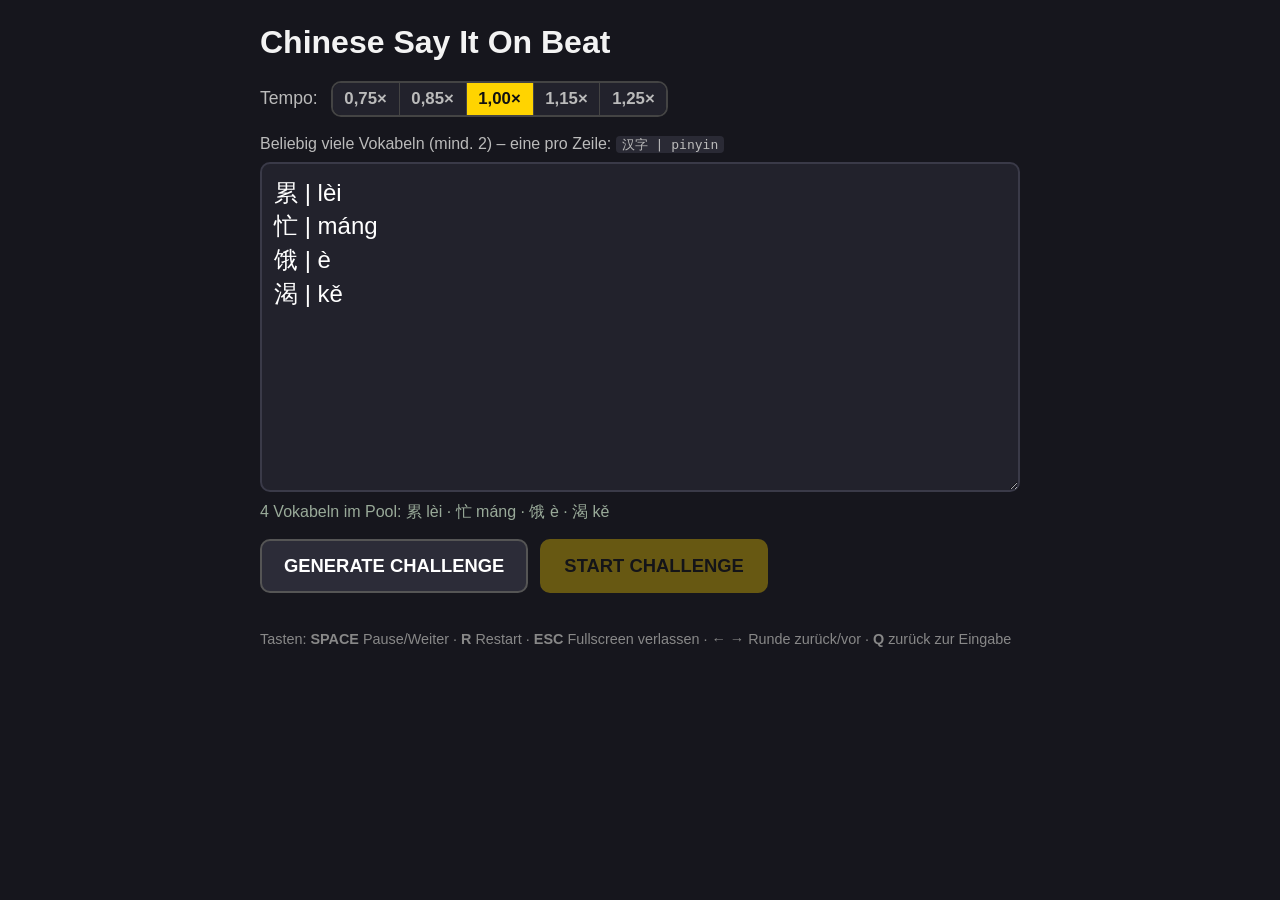
==== index.html @ 96bdfa07 "Add files via upload" ====
<!DOCTYPE html>
<html lang="de">
<head>
<meta charset="UTF-8">
<meta name="viewport" content="width=device-width, initial-scale=1">
<title>Chinese Say It On Beat</title>
<link rel="stylesheet" href="style.css">
</head>
<body>

<!-- ================= TEACHER SCREEN ================= -->
<section id="setup" class="screen active">
  <div class="setup-box">
    <h1>Chinese Say It On Beat</h1>

    <div class="tempo-row">Tempo: <span class="tempo"></span></div>

    <label for="vocab">Beliebig viele Vokabeln (mind. 2) – eine pro Zeile: <code>汉字 | pinyin</code></label>
    <textarea id="vocab" rows="9" spellcheck="false" placeholder="累 | lèi&#10;忙 | máng&#10;饿 | è&#10;渴 | kě"></textarea>
    <div id="vocabInfo" class="info"></div>

    <div class="buttons">
      <button id="btnGenerate" class="btn">GENERATE CHALLENGE</button>
      <button id="btnStart" class="btn primary" disabled>START CHALLENGE</button>
    </div>

    <div id="timingWarn" class="warn hidden"></div>
    <div id="preview" class="preview"></div>

    <p class="help">
      Tasten: <b>SPACE</b> Pause/Weiter · <b>R</b> Restart · <b>ESC</b> Fullscreen verlassen ·
      <b>← →</b> Runde zurück/vor · <b>Q</b> zurück zur Eingabe
    </p>
  </div>
</section>

<!-- ================= CHALLENGE SCREEN ================= -->
<section id="challenge" class="screen">
  <div class="topbar">
    <span id="roundLabel"></span>
    <span id="phaseLabel"></span>
    <span class="right"><span class="tempo"></span><span id="prepDots" class="dots"></span></span>
  </div>
  <div id="grid" class="grid"></div>
  <div id="pauseOverlay" class="overlay hidden">
    <div>⏸ PAUSE<br><small>SPACE = weiter · R = Restart · Q = Eingabe</small></div>
  </div>
  <div id="endOverlay" class="overlay hidden">
    <div>🎉 加油！Geschafft!<br><small>R = nochmal · Q = zurück zur Eingabe</small></div>
  </div>
  <div id="calib" class="calib hidden"></div>
</section>

<audio id="audio" preload="auto"></audio>

<script src="timing.js"></script>
<script src="app.js"></script>
</body>
</html>
---- style.css ----
* { box-sizing: border-box; }
html, body { margin: 0; height: 100%; }
body {
  background: #16161d;
  color: #f3f3f3;
  font-family: "Segoe UI", "Microsoft YaHei", "PingFang SC", "Noto Sans SC", sans-serif;
}
.hidden { display: none !important; }
.screen { display: none; height: 100vh; }
.screen.active { display: flex; }

/* ---------- Teacher screen ---------- */
#setup { justify-content: center; align-items: flex-start; overflow-y: auto; padding: 24px 16px; }
.setup-box { width: 100%; max-width: 760px; }
h1 { margin: 0 0 20px; font-size: 2rem; }
label { display: block; margin-bottom: 8px; color: #bbb; }
code { background: #2a2a35; padding: 1px 6px; border-radius: 4px; }
textarea {
  width: 100%; font-size: 1.5rem; line-height: 1.4; padding: 12px;
  background: #22222c; color: #fff; border: 2px solid #3a3a48; border-radius: 10px;
  font-family: inherit; resize: vertical;
}
.info { margin: 6px 0 16px; color: #9a9; min-height: 1.2em; }
.info.bad { color: #f77; }
.buttons { display: flex; gap: 12px; flex-wrap: wrap; }
.btn {
  font-size: 1.15rem; font-weight: 700; padding: 14px 22px; border-radius: 10px;
  border: 2px solid #555; background: #2c2c38; color: #fff; cursor: pointer;
}
.btn:hover:not(:disabled) { border-color: #ffd400; }
.btn.primary { background: #ffd400; color: #111; border-color: #ffd400; }
.btn:disabled { opacity: .35; cursor: default; }
.warn { margin-top: 16px; padding: 10px 14px; border-radius: 8px; background: #4a3a10; color: #ffe38a; }
.preview { margin-top: 18px; display: grid; grid-template-columns: repeat(auto-fill, minmax(170px, 1fr)); gap: 8px; }
.preview .pr { background: #22222c; border-radius: 8px; padding: 6px 8px; font-size: .85rem; }
.preview .pr b { color: #ffd400; }
.preview .pr .row { font-size: 1rem; letter-spacing: 1px; word-break: break-all; }
.help { color: #888; margin-top: 20px; font-size: .9rem; }

/* ---------- Challenge screen ---------- */
#challenge { flex-direction: column; position: relative; background: #111118; }
.topbar {
  height: 9vh; display: flex; align-items: center; justify-content: space-between;
  padding: 0 3vw; font-size: 3.4vh; font-weight: 700; color: #aaa;
}
#phaseLabel { color: #fff; }
#phaseLabel.speak { color: #ffd400; }
.topbar .right { display: flex; align-items: center; gap: 2vw; }
.tempo { display: inline-flex; border: 2px solid #444; border-radius: 10px; overflow: hidden; vertical-align: middle; }
.tempo button {
  background: #22222c; color: #bbb; border: 0; border-right: 1px solid #444;
  font: inherit; font-weight: 700; padding: .35em .7em; cursor: pointer;
}
.tempo button:last-child { border-right: 0; }
.tempo button:hover { color: #fff; }
.tempo button.on { background: #ffd400; color: #111; }
.topbar .tempo { font-size: 2.4vh; }
.tempo-row { margin-bottom: 18px; font-size: 1.1rem; color: #bbb; }
.tempo-row .tempo { font-size: 1.05rem; margin-left: 8px; }
.dots { display: flex; gap: 1vh; min-width: 20vh; justify-content: flex-end; }
.dots i { width: 1.8vh; height: 1.8vh; border-radius: 50%; background: #333; display: block; }
.dots i.on { background: #888; }

.grid {
  flex: 1; display: grid;
  grid-template-columns: repeat(4, 1fr); grid-template-rows: repeat(2, 1fr);
  gap: 2.2vh; padding: 0 2.2vh 2.2vh;
}
.cell {
  position: relative; background: #f5f2ea; color: #1a1a1a; border-radius: 2.5vh;
  display: flex; flex-direction: column; align-items: center; justify-content: center;
  border: 1vh solid transparent; transition: transform .06s, background .06s;
  overflow: hidden;
}
.cell .num {
  position: absolute; top: 1vh; left: 1.6vh; font-size: 4.2vh; font-weight: 800; color: #888;
}
.cell .hz { font-size: 19vh; line-height: 1.05; font-weight: 700; white-space: nowrap; }
.cell .py { font-size: 5.5vh; margin-top: 1vh; color: #444; white-space: nowrap; }
.cell.active {
  background: #ffd400; border-color: #fff; transform: scale(1.05);
  box-shadow: 0 0 5vh rgba(255, 212, 0, .75); z-index: 2;
}
.cell.active .num, .cell.active .py { color: #111; }
.grid.fresh .cell { animation: pop .35s ease-out; }
@keyframes pop { from { transform: scale(.85); opacity: .3; } to { transform: scale(1); opacity: 1; } }

.overlay {
  position: absolute; inset: 0; display: flex; align-items: center; justify-content: center;
  background: rgba(0, 0, 0, .6); font-size: 9vh; font-weight: 800; text-align: center; z-index: 5;
}
.overlay small { font-size: 3vh; font-weight: 400; color: #ccc; }

.calib {
  position: absolute; left: 1vh; bottom: 1vh; z-index: 6; background: rgba(0,0,0,.85);
  color: #0f0; font: 14px/1.45 Consolas, monospace; padding: 10px 14px; border-radius: 8px;
  white-space: pre; max-width: 95vw;
}
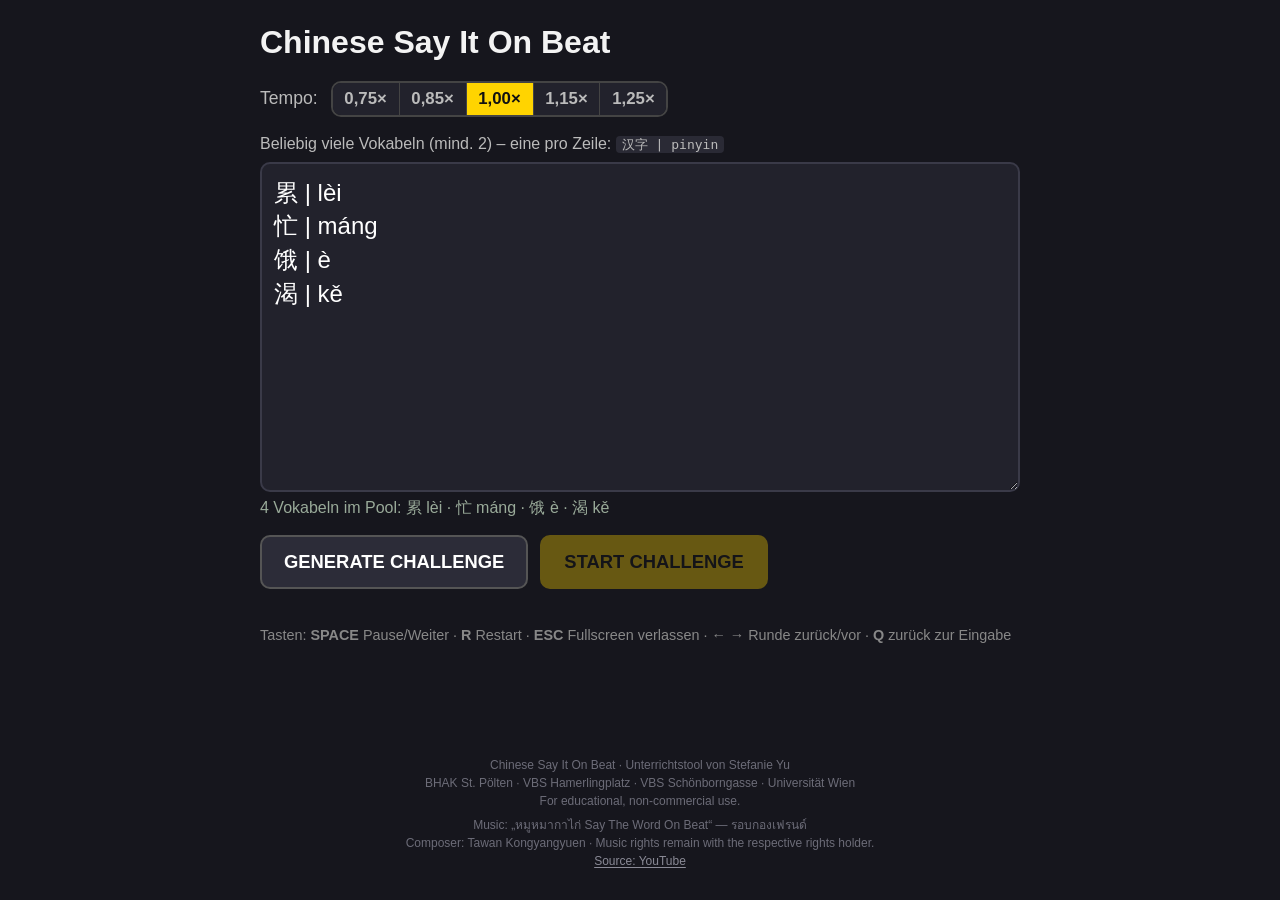
==== commit 64882a32: "Add files via upload" ====
--- a/index.html
+++ b/index.html
@@ -31,6 +31,15 @@
       Tasten: <b>SPACE</b> Pause/Weiter · <b>R</b> Restart · <b>ESC</b> Fullscreen verlassen ·
       <b>← →</b> Runde zurück/vor · <b>Q</b> zurück zur Eingabe
     </p>
+
+    <footer class="site-footer">
+      <p>Chinese Say It On Beat · Unterrichtstool von Stefanie Yu<br>
+      BHAK St. Pölten · VBS Hamerlingplatz · VBS Schönborngasse · Universität Wien<br>
+      For educational, non-commercial use.</p>
+      <p>Music: „หมูหมากาไก่ Say The Word On Beat“ — รอบกองเฟรนด์<br>
+      Composer: Tawan Kongyangyuen · Music rights remain with the respective rights holder.<br>
+      <a href="https://www.youtube.com/watch?v=0lHtcVS1dGQ" target="_blank" rel="noopener">Source: YouTube</a></p>
+    </footer>
   </div>
 </section>
 
--- a/style.css
+++ b/style.css
@@ -36,6 +36,16 @@
 .preview .pr b { color: #ffd400; }
 .preview .pr .row { font-size: 1rem; letter-spacing: 1px; word-break: break-all; }
 .help { color: #888; margin-top: 20px; font-size: .9rem; }
+
+/* dezenter Footer – nur auf der Eingabeseite, nicht im Spielfeld */
+.setup-box { display: flex; flex-direction: column; min-height: 100%; min-width: 0; }
+.site-footer {
+  margin-top: auto; padding-top: 28px; text-align: center;
+  font-size: .75rem; line-height: 1.5; color: #6c6c78;
+}
+.site-footer p { margin: 0 0 6px; }
+.site-footer a { color: #8a8a96; text-decoration: underline; text-underline-offset: 2px; }
+.site-footer a:hover { color: #bbb; }
 
 /* ---------- Challenge screen ---------- */
 #challenge { flex-direction: column; position: relative; background: #111118; }
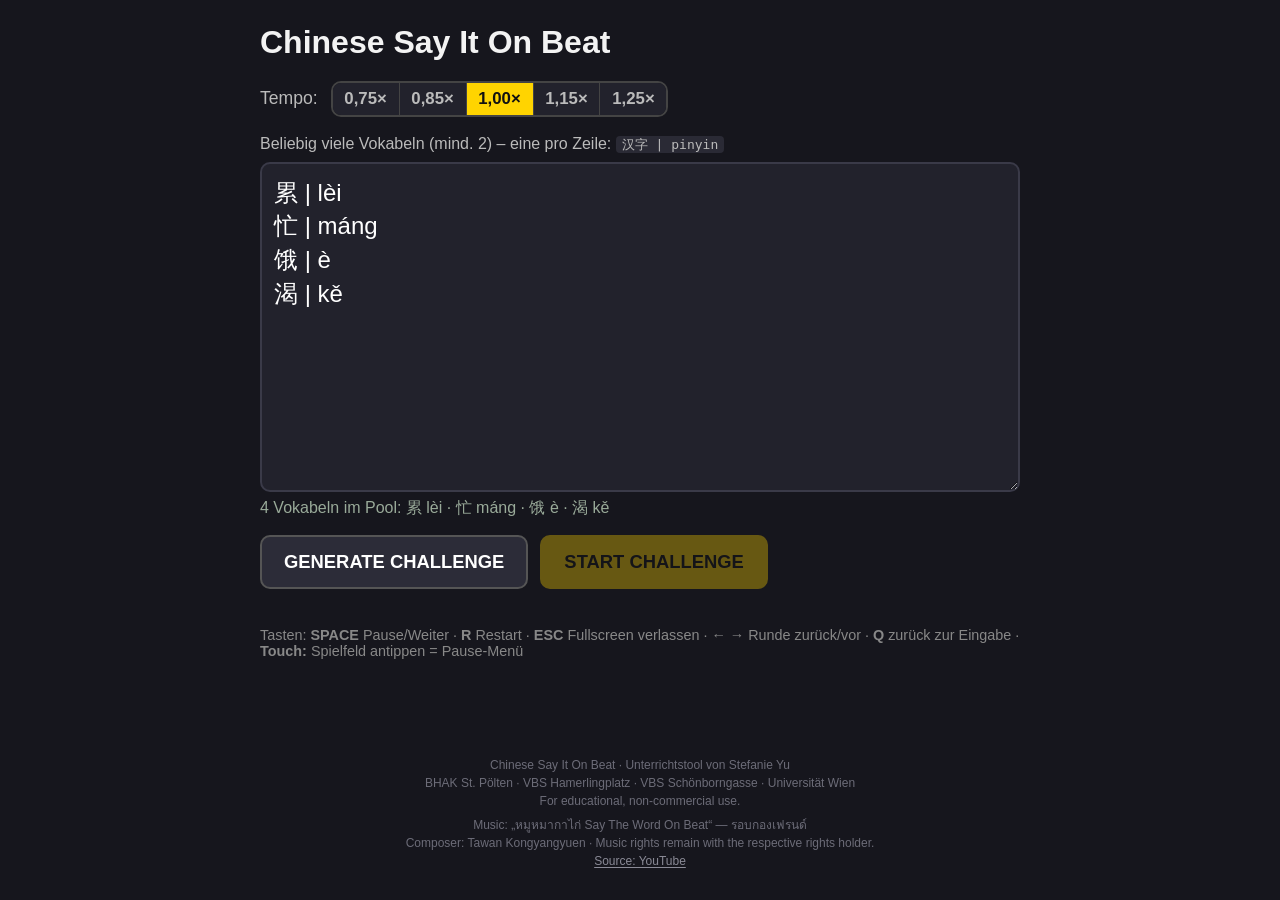
==== commit 5a92a19c: "Add files via upload" ====
--- a/index.html
+++ b/index.html
@@ -1,68 +1,83 @@
-<!DOCTYPE html>
-<html lang="de">
-<head>
-<meta charset="UTF-8">
-<meta name="viewport" content="width=device-width, initial-scale=1">
-<title>Chinese Say It On Beat</title>
-<link rel="stylesheet" href="style.css">
-</head>
-<body>
-
-<!-- ================= TEACHER SCREEN ================= -->
-<section id="setup" class="screen active">
-  <div class="setup-box">
-    <h1>Chinese Say It On Beat</h1>
-
-    <div class="tempo-row">Tempo: <span class="tempo"></span></div>
-
-    <label for="vocab">Beliebig viele Vokabeln (mind. 2) – eine pro Zeile: <code>汉字 | pinyin</code></label>
-    <textarea id="vocab" rows="9" spellcheck="false" placeholder="累 | lèi&#10;忙 | máng&#10;饿 | è&#10;渴 | kě"></textarea>
-    <div id="vocabInfo" class="info"></div>
-
-    <div class="buttons">
-      <button id="btnGenerate" class="btn">GENERATE CHALLENGE</button>
-      <button id="btnStart" class="btn primary" disabled>START CHALLENGE</button>
-    </div>
-
-    <div id="timingWarn" class="warn hidden"></div>
-    <div id="preview" class="preview"></div>
-
-    <p class="help">
-      Tasten: <b>SPACE</b> Pause/Weiter · <b>R</b> Restart · <b>ESC</b> Fullscreen verlassen ·
-      <b>← →</b> Runde zurück/vor · <b>Q</b> zurück zur Eingabe
-    </p>
-
-    <footer class="site-footer">
-      <p>Chinese Say It On Beat · Unterrichtstool von Stefanie Yu<br>
-      BHAK St. Pölten · VBS Hamerlingplatz · VBS Schönborngasse · Universität Wien<br>
-      For educational, non-commercial use.</p>
-      <p>Music: „หมูหมากาไก่ Say The Word On Beat“ — รอบกองเฟรนด์<br>
-      Composer: Tawan Kongyangyuen · Music rights remain with the respective rights holder.<br>
-      <a href="https://www.youtube.com/watch?v=0lHtcVS1dGQ" target="_blank" rel="noopener">Source: YouTube</a></p>
-    </footer>
-  </div>
-</section>
-
-<!-- ================= CHALLENGE SCREEN ================= -->
-<section id="challenge" class="screen">
-  <div class="topbar">
-    <span id="roundLabel"></span>
-    <span id="phaseLabel"></span>
-    <span class="right"><span class="tempo"></span><span id="prepDots" class="dots"></span></span>
-  </div>
-  <div id="grid" class="grid"></div>
-  <div id="pauseOverlay" class="overlay hidden">
-    <div>⏸ PAUSE<br><small>SPACE = weiter · R = Restart · Q = Eingabe</small></div>
-  </div>
-  <div id="endOverlay" class="overlay hidden">
-    <div>🎉 加油！Geschafft!<br><small>R = nochmal · Q = zurück zur Eingabe</small></div>
-  </div>
-  <div id="calib" class="calib hidden"></div>
-</section>
-
-<audio id="audio" preload="auto"></audio>
-
-<script src="timing.js"></script>
-<script src="app.js"></script>
-</body>
-</html>
+<!DOCTYPE html>
+<html lang="de">
+<head>
+<meta charset="UTF-8">
+<meta name="viewport" content="width=device-width, initial-scale=1">
+<title>Chinese Say It On Beat</title>
+<link rel="stylesheet" href="style.css">
+</head>
+<body>
+
+<!-- ================= TEACHER SCREEN ================= -->
+<section id="setup" class="screen active">
+  <div class="setup-box">
+    <h1>Chinese Say It On Beat</h1>
+
+    <div class="tempo-row">Tempo: <span class="tempo"></span></div>
+
+    <label for="vocab">Beliebig viele Vokabeln (mind. 2) – eine pro Zeile: <code>汉字 | pinyin</code></label>
+    <textarea id="vocab" rows="9" spellcheck="false" placeholder="累 | lèi&#10;忙 | máng&#10;饿 | è&#10;渴 | kě"></textarea>
+    <div id="vocabInfo" class="info"></div>
+
+    <div class="buttons">
+      <button id="btnGenerate" class="btn">GENERATE CHALLENGE</button>
+      <button id="btnStart" class="btn primary" disabled>START CHALLENGE</button>
+    </div>
+
+    <div id="timingWarn" class="warn hidden"></div>
+    <div id="preview" class="preview"></div>
+
+    <p class="help">
+      Tasten: <b>SPACE</b> Pause/Weiter · <b>R</b> Restart · <b>ESC</b> Fullscreen verlassen ·
+      <b>← →</b> Runde zurück/vor · <b>Q</b> zurück zur Eingabe ·
+      <b>Touch:</b> Spielfeld antippen = Pause-Menü
+    </p>
+
+    <footer class="site-footer">
+      <p>Chinese Say It On Beat · Unterrichtstool von Stefanie Yu<br>
+      BHAK St. Pölten · VBS Hamerlingplatz · VBS Schönborngasse · Universität Wien<br>
+      For educational, non-commercial use.</p>
+      <p>Music: „หมูหมากาไก่ Say The Word On Beat“ — รอบกองเฟรนด์<br>
+      Composer: Tawan Kongyangyuen · Music rights remain with the respective rights holder.<br>
+      <a href="https://www.youtube.com/watch?v=0lHtcVS1dGQ" target="_blank" rel="noopener">Source: YouTube</a></p>
+    </footer>
+  </div>
+</section>
+
+<!-- ================= CHALLENGE SCREEN ================= -->
+<section id="challenge" class="screen">
+  <div class="topbar">
+    <span id="roundLabel"></span>
+    <span id="phaseLabel"></span>
+    <span class="rotate-hint">↻ Querformat empfohlen</span>
+    <span class="right"><span class="tempo"></span><span id="prepDots" class="dots"></span></span>
+  </div>
+  <div id="grid" class="grid"></div>
+  <div id="pauseOverlay" class="overlay hidden">
+    <div>⏸ PAUSE<br><small>SPACE = weiter · R = Restart · Q = Eingabe</small>
+      <div class="ov-btns">
+        <button type="button" class="btn primary" data-act="play">▶ Weiter</button>
+        <button type="button" class="btn" data-act="prev">◀ Runde</button>
+        <button type="button" class="btn" data-act="next">Runde ▶</button>
+        <button type="button" class="btn" data-act="restart">↺ Restart</button>
+        <button type="button" class="btn" data-act="quit">✕ Eingabe</button>
+      </div>
+    </div>
+  </div>
+  <div id="endOverlay" class="overlay hidden">
+    <div>🎉 加油！Geschafft!<br><small>R = nochmal · Q = zurück zur Eingabe</small>
+      <div class="ov-btns">
+        <button type="button" class="btn primary" data-act="restart">↺ Nochmal</button>
+        <button type="button" class="btn" data-act="quit">✕ Eingabe</button>
+      </div>
+    </div>
+  </div>
+  <div id="calib" class="calib hidden"></div>
+</section>
+
+<audio id="audio" preload="auto"></audio>
+
+<script src="timing.js"></script>
+<script src="app.js"></script>
+</body>
+</html>
--- a/style.css
+++ b/style.css
@@ -1,108 +1,133 @@
-* { box-sizing: border-box; }
-html, body { margin: 0; height: 100%; }
-body {
-  background: #16161d;
-  color: #f3f3f3;
-  font-family: "Segoe UI", "Microsoft YaHei", "PingFang SC", "Noto Sans SC", sans-serif;
-}
-.hidden { display: none !important; }
-.screen { display: none; height: 100vh; }
-.screen.active { display: flex; }
-
-/* ---------- Teacher screen ---------- */
-#setup { justify-content: center; align-items: flex-start; overflow-y: auto; padding: 24px 16px; }
-.setup-box { width: 100%; max-width: 760px; }
-h1 { margin: 0 0 20px; font-size: 2rem; }
-label { display: block; margin-bottom: 8px; color: #bbb; }
-code { background: #2a2a35; padding: 1px 6px; border-radius: 4px; }
-textarea {
-  width: 100%; font-size: 1.5rem; line-height: 1.4; padding: 12px;
-  background: #22222c; color: #fff; border: 2px solid #3a3a48; border-radius: 10px;
-  font-family: inherit; resize: vertical;
-}
-.info { margin: 6px 0 16px; color: #9a9; min-height: 1.2em; }
-.info.bad { color: #f77; }
-.buttons { display: flex; gap: 12px; flex-wrap: wrap; }
-.btn {
-  font-size: 1.15rem; font-weight: 700; padding: 14px 22px; border-radius: 10px;
-  border: 2px solid #555; background: #2c2c38; color: #fff; cursor: pointer;
-}
-.btn:hover:not(:disabled) { border-color: #ffd400; }
-.btn.primary { background: #ffd400; color: #111; border-color: #ffd400; }
-.btn:disabled { opacity: .35; cursor: default; }
-.warn { margin-top: 16px; padding: 10px 14px; border-radius: 8px; background: #4a3a10; color: #ffe38a; }
-.preview { margin-top: 18px; display: grid; grid-template-columns: repeat(auto-fill, minmax(170px, 1fr)); gap: 8px; }
-.preview .pr { background: #22222c; border-radius: 8px; padding: 6px 8px; font-size: .85rem; }
-.preview .pr b { color: #ffd400; }
-.preview .pr .row { font-size: 1rem; letter-spacing: 1px; word-break: break-all; }
-.help { color: #888; margin-top: 20px; font-size: .9rem; }
-
-/* dezenter Footer – nur auf der Eingabeseite, nicht im Spielfeld */
-.setup-box { display: flex; flex-direction: column; min-height: 100%; min-width: 0; }
-.site-footer {
-  margin-top: auto; padding-top: 28px; text-align: center;
-  font-size: .75rem; line-height: 1.5; color: #6c6c78;
-}
-.site-footer p { margin: 0 0 6px; }
-.site-footer a { color: #8a8a96; text-decoration: underline; text-underline-offset: 2px; }
-.site-footer a:hover { color: #bbb; }
-
-/* ---------- Challenge screen ---------- */
-#challenge { flex-direction: column; position: relative; background: #111118; }
-.topbar {
-  height: 9vh; display: flex; align-items: center; justify-content: space-between;
-  padding: 0 3vw; font-size: 3.4vh; font-weight: 700; color: #aaa;
-}
-#phaseLabel { color: #fff; }
-#phaseLabel.speak { color: #ffd400; }
-.topbar .right { display: flex; align-items: center; gap: 2vw; }
-.tempo { display: inline-flex; border: 2px solid #444; border-radius: 10px; overflow: hidden; vertical-align: middle; }
-.tempo button {
-  background: #22222c; color: #bbb; border: 0; border-right: 1px solid #444;
-  font: inherit; font-weight: 700; padding: .35em .7em; cursor: pointer;
-}
-.tempo button:last-child { border-right: 0; }
-.tempo button:hover { color: #fff; }
-.tempo button.on { background: #ffd400; color: #111; }
-.topbar .tempo { font-size: 2.4vh; }
-.tempo-row { margin-bottom: 18px; font-size: 1.1rem; color: #bbb; }
-.tempo-row .tempo { font-size: 1.05rem; margin-left: 8px; }
-.dots { display: flex; gap: 1vh; min-width: 20vh; justify-content: flex-end; }
-.dots i { width: 1.8vh; height: 1.8vh; border-radius: 50%; background: #333; display: block; }
-.dots i.on { background: #888; }
-
-.grid {
-  flex: 1; display: grid;
-  grid-template-columns: repeat(4, 1fr); grid-template-rows: repeat(2, 1fr);
-  gap: 2.2vh; padding: 0 2.2vh 2.2vh;
-}
-.cell {
-  position: relative; background: #f5f2ea; color: #1a1a1a; border-radius: 2.5vh;
-  display: flex; flex-direction: column; align-items: center; justify-content: center;
-  border: 1vh solid transparent; transition: transform .06s, background .06s;
-  overflow: hidden;
-}
-.cell .num {
-  position: absolute; top: 1vh; left: 1.6vh; font-size: 4.2vh; font-weight: 800; color: #888;
-}
-.cell .hz { font-size: 19vh; line-height: 1.05; font-weight: 700; white-space: nowrap; }
-.cell .py { font-size: 5.5vh; margin-top: 1vh; color: #444; white-space: nowrap; }
-.cell.active {
-  background: #ffd400; border-color: #fff; transform: scale(1.05);
-  box-shadow: 0 0 5vh rgba(255, 212, 0, .75); z-index: 2;
-}
-.cell.active .num, .cell.active .py { color: #111; }
-.grid.fresh .cell { animation: pop .35s ease-out; }
-@keyframes pop { from { transform: scale(.85); opacity: .3; } to { transform: scale(1); opacity: 1; } }
-
-.overlay {
-  position: absolute; inset: 0; display: flex; align-items: center; justify-content: center;
-  background: rgba(0, 0, 0, .6); font-size: 9vh; font-weight: 800; text-align: center; z-index: 5;
-}
-.overlay small { font-size: 3vh; font-weight: 400; color: #ccc; }
-
-.calib {
-  position: absolute; left: 1vh; bottom: 1vh; z-index: 6; background: rgba(0,0,0,.85);
-  color: #0f0; font: 14px/1.45 Consolas, monospace; padding: 10px 14px; border-radius: 8px;
-  white-space: pre; max-width: 95vw;
-}
+* { box-sizing: border-box; }
+html, body { margin: 0; height: 100%; }
+body {
+  background: #16161d;
+  color: #f3f3f3;
+  font-family: "Segoe UI", "Microsoft YaHei", "PingFang SC", "Noto Sans SC", sans-serif;
+}
+.hidden { display: none !important; }
+.screen { display: none; height: 100vh; height: 100dvh; overflow-x: hidden; }
+.screen.active { display: flex; }
+
+/* ---------- Teacher screen ---------- */
+#setup { justify-content: center; align-items: flex-start; overflow-y: auto; padding: 24px 16px; }
+.setup-box { width: 100%; max-width: 760px; }
+h1 { margin: 0 0 20px; font-size: 2rem; }
+label { display: block; margin-bottom: 8px; color: #bbb; }
+code { background: #2a2a35; padding: 1px 6px; border-radius: 4px; }
+textarea {
+  width: 100%; font-size: 1.5rem; line-height: 1.4; padding: 12px;
+  background: #22222c; color: #fff; border: 2px solid #3a3a48; border-radius: 10px;
+  font-family: inherit; resize: vertical;
+}
+.info { margin: 6px 0 16px; color: #9a9; min-height: 1.2em; }
+.info.bad { color: #f77; }
+.buttons { display: flex; gap: 12px; flex-wrap: wrap; }
+.btn {
+  font-size: 1.15rem; font-weight: 700; padding: 14px 22px; border-radius: 10px;
+  border: 2px solid #555; background: #2c2c38; color: #fff; cursor: pointer;
+}
+.btn:hover:not(:disabled) { border-color: #ffd400; }
+.btn.primary { background: #ffd400; color: #111; border-color: #ffd400; }
+.btn:disabled { opacity: .35; cursor: default; }
+.warn { margin-top: 16px; padding: 10px 14px; border-radius: 8px; background: #4a3a10; color: #ffe38a; }
+.preview { margin-top: 18px; display: grid; grid-template-columns: repeat(auto-fill, minmax(min(170px, 100%), 1fr)); gap: 8px; }
+.preview .pr { background: #22222c; border-radius: 8px; padding: 6px 8px; font-size: .85rem; }
+.preview .pr b { color: #ffd400; }
+.preview .pr .row { font-size: 1rem; letter-spacing: 1px; word-break: break-all; }
+.help { color: #888; margin-top: 20px; font-size: .9rem; }
+
+/* dezenter Footer – nur auf der Eingabeseite, nicht im Spielfeld */
+.setup-box { display: flex; flex-direction: column; min-height: 100%; min-width: 0; }
+.site-footer {
+  margin-top: auto; padding-top: 28px; text-align: center;
+  font-size: .75rem; line-height: 1.5; color: #6c6c78;
+}
+.site-footer p { margin: 0 0 6px; }
+.site-footer a { color: #8a8a96; text-decoration: underline; text-underline-offset: 2px; }
+.site-footer a:hover { color: #bbb; }
+
+/* ---------- Challenge screen ---------- */
+#challenge { flex-direction: column; position: relative; background: #111118; }
+.topbar {
+  min-height: 9vh; display: flex; align-items: center; justify-content: space-between;
+  flex-wrap: wrap; gap: .3em 2vw;
+  padding: 0 3vw; font-size: min(3.4vh, 4vw); font-weight: 700; color: #aaa;
+}
+#phaseLabel { color: #fff; }
+#phaseLabel.speak { color: #ffd400; }
+.topbar .right { display: flex; align-items: center; gap: 2vw; flex-wrap: wrap; justify-content: flex-end; }
+.tempo { display: inline-flex; border: 2px solid #444; border-radius: 10px; overflow: hidden; vertical-align: middle; }
+.tempo button {
+  background: #22222c; color: #bbb; border: 0; border-right: 1px solid #444;
+  font: inherit; font-weight: 700; padding: .35em .7em; cursor: pointer;
+}
+.tempo button:last-child { border-right: 0; }
+.tempo button:hover { color: #fff; }
+.tempo button.on { background: #ffd400; color: #111; }
+.topbar .tempo { font-size: max(11px, min(2.4vh, 3vw)); }
+.tempo-row { margin-bottom: 18px; font-size: 1.1rem; color: #bbb; }
+.tempo-row .tempo { font-size: 1.05rem; margin-left: 8px; }
+.dots { display: flex; gap: min(1vh, 1.2vw); min-width: min(20vh, 22vw); justify-content: flex-end; }
+.dots i { width: min(1.8vh, 2vw); height: min(1.8vh, 2vw); border-radius: 50%; background: #333; display: block; }
+.dots i.on { background: #888; }
+
+.grid {
+  flex: 1; display: grid;
+  grid-template-columns: repeat(4, 1fr); grid-template-rows: repeat(2, 1fr);
+  gap: min(2.2vh, 2vw); padding: 0 min(2.2vh, 2vw) min(2.2vh, 2vw);
+  touch-action: manipulation; user-select: none; -webkit-user-select: none; cursor: pointer;
+}
+.cell {
+  position: relative; background: #f5f2ea; color: #1a1a1a; border-radius: min(2.5vh, 3vw);
+  display: flex; flex-direction: column; align-items: center; justify-content: center;
+  border: min(1vh, 1.2vw) solid transparent; min-width: 0; transition: transform .06s, background .06s;
+  overflow: hidden;
+}
+.cell .num {
+  position: absolute; top: min(1vh, 1.2vw); left: min(1.6vh, 1.8vw); font-size: min(4.2vh, 3.6vw); font-weight: 800; color: #888;
+}
+.cell .hz { font-size: 19vh; line-height: 1.05; font-weight: 700; white-space: nowrap; }
+.cell .py { font-size: 5.5vh; margin-top: min(1vh, 1.2vw); color: #444; white-space: nowrap; }
+.cell.active {
+  background: #ffd400; border-color: #fff; transform: scale(1.05);
+  box-shadow: 0 0 5vh rgba(255, 212, 0, .75); z-index: 2;
+}
+.cell.active .num, .cell.active .py { color: #111; }
+.grid.fresh .cell { animation: pop .35s ease-out; }
+@keyframes pop { from { transform: scale(.85); opacity: .3; } to { transform: scale(1); opacity: 1; } }
+
+.overlay {
+  position: absolute; inset: 0; display: flex; align-items: center; justify-content: center;
+  background: rgba(0, 0, 0, .6); font-size: min(9vh, 12vw); font-weight: 800; text-align: center; z-index: 5;
+  padding: 16px; touch-action: manipulation;
+}
+.overlay small { font-size: min(3vh, 4.2vw); font-weight: 400; color: #ccc; }
+.ov-btns { display: flex; flex-wrap: wrap; justify-content: center; gap: 10px; margin-top: min(3vh, 4vw); }
+.ov-btns .btn { font-size: max(14px, min(2.6vh, 3.6vw)); padding: .6em 1em; }
+
+.calib {
+  position: absolute; left: 1vh; bottom: 1vh; z-index: 6; background: rgba(0,0,0,.85);
+  color: #0f0; font: 14px/1.45 Consolas, monospace; padding: 10px 14px; border-radius: 8px;
+  white-space: pre; max-width: 95vw;
+}
+
+/* ---------- Touch & kleine Bildschirme ---------- */
+button { touch-action: manipulation; -webkit-tap-highlight-color: transparent; }
+.rotate-hint { display: none; font-size: .75em; font-weight: 400; color: #888; }
+@media (orientation: portrait) and (max-width: 700px) {
+  .rotate-hint { display: inline; }
+}
+@media (pointer: coarse) {
+  .tempo button { min-height: 36px; }
+}
+@media (max-width: 600px) {
+  #setup { padding: 16px 12px; }
+  h1 { font-size: 1.6rem; margin-bottom: 14px; }
+  .tempo-row { display: flex; flex-wrap: wrap; align-items: center; gap: 6px 8px; }
+  .tempo-row .tempo { margin-left: 0; display: flex; flex-wrap: wrap; width: 100%; }
+  .tempo-row .tempo button { flex: 1 1 auto; padding: .45em .3em; }
+  textarea { font-size: 1.25rem; }
+  .buttons .btn { flex: 1 1 100%; }
+  .help { font-size: .85rem; }
+}
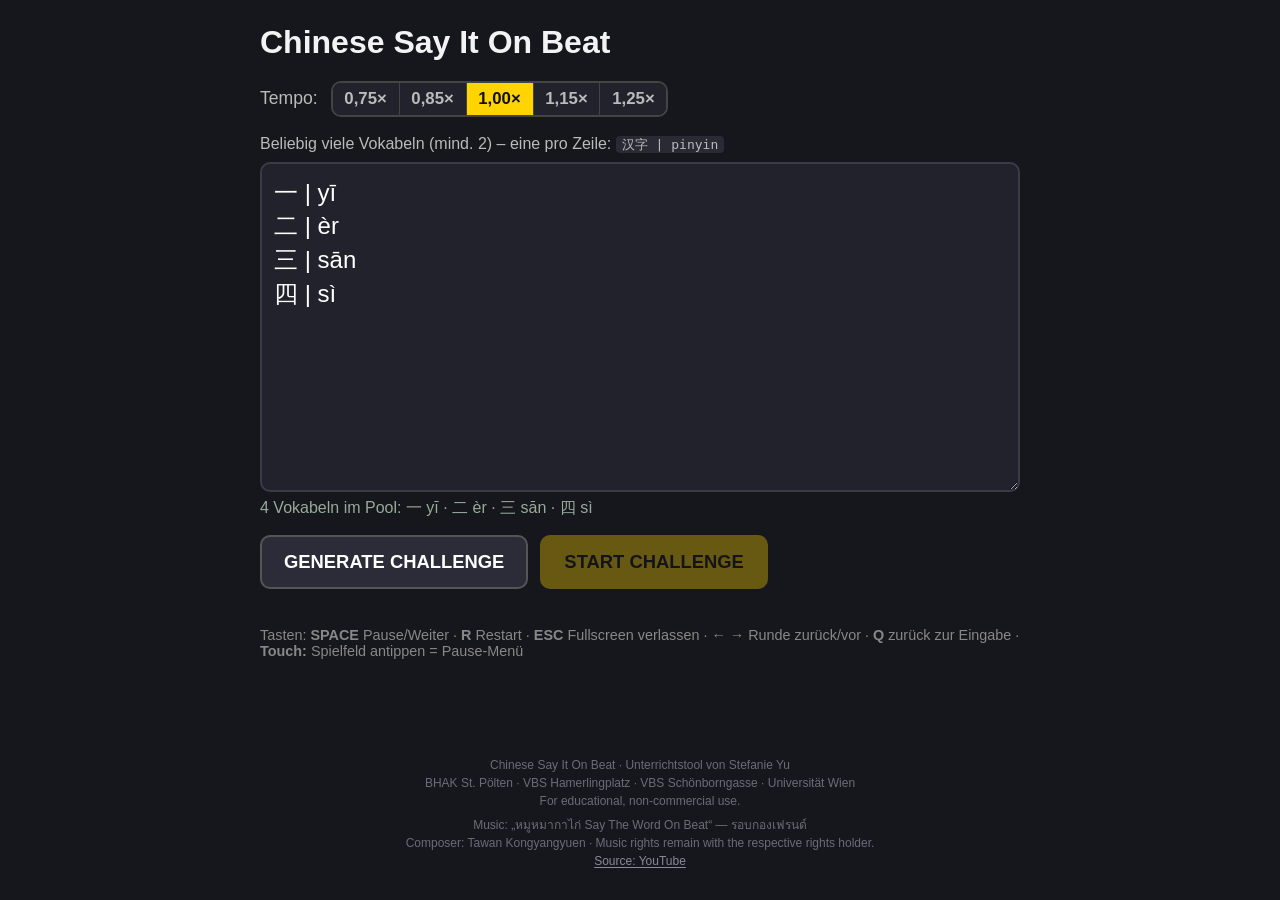
==== commit f2529beb: "Add files via upload" ====
--- a/index.html
+++ b/index.html
@@ -16,7 +16,7 @@
     <div class="tempo-row">Tempo: <span class="tempo"></span></div>
 
     <label for="vocab">Beliebig viele Vokabeln (mind. 2) – eine pro Zeile: <code>汉字 | pinyin</code></label>
-    <textarea id="vocab" rows="9" spellcheck="false" placeholder="累 | lèi&#10;忙 | máng&#10;饿 | è&#10;渴 | kě"></textarea>
+    <textarea id="vocab" rows="9" spellcheck="false" placeholder="一 | yī&#10;二 | èr&#10;三 | sān&#10;四 | sì"></textarea>
     <div id="vocabInfo" class="info"></div>
 
     <div class="buttons">
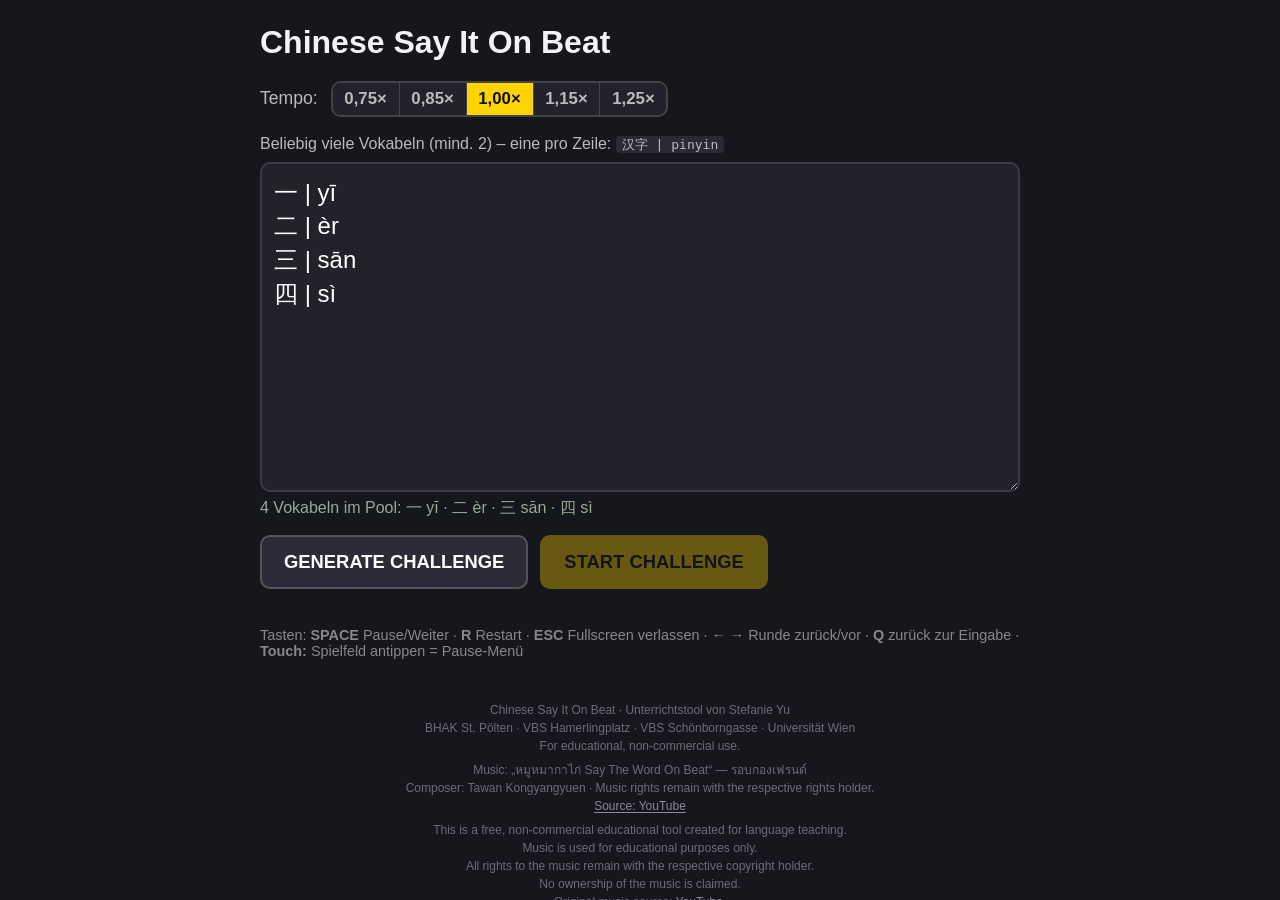
==== commit b0da6e84: "Add files via upload" ====
--- a/index.html
+++ b/index.html
@@ -40,6 +40,11 @@
       <p>Music: „หมูหมากาไก่ Say The Word On Beat“ — รอบกองเฟรนด์<br>
       Composer: Tawan Kongyangyuen · Music rights remain with the respective rights holder.<br>
       <a href="https://www.youtube.com/watch?v=0lHtcVS1dGQ" target="_blank" rel="noopener">Source: YouTube</a></p>
+      <p>This is a free, non-commercial educational tool created for language teaching.<br>
+      Music is used for educational purposes only.<br>
+      All rights to the music remain with the respective copyright holder.<br>
+      No ownership of the music is claimed.<br>
+      Original music source: <a href="https://www.youtube.com/watch?v=0lHtcVS1dGQ" target="_blank" rel="noopener">YouTube</a>.</p>
     </footer>
   </div>
 </section>
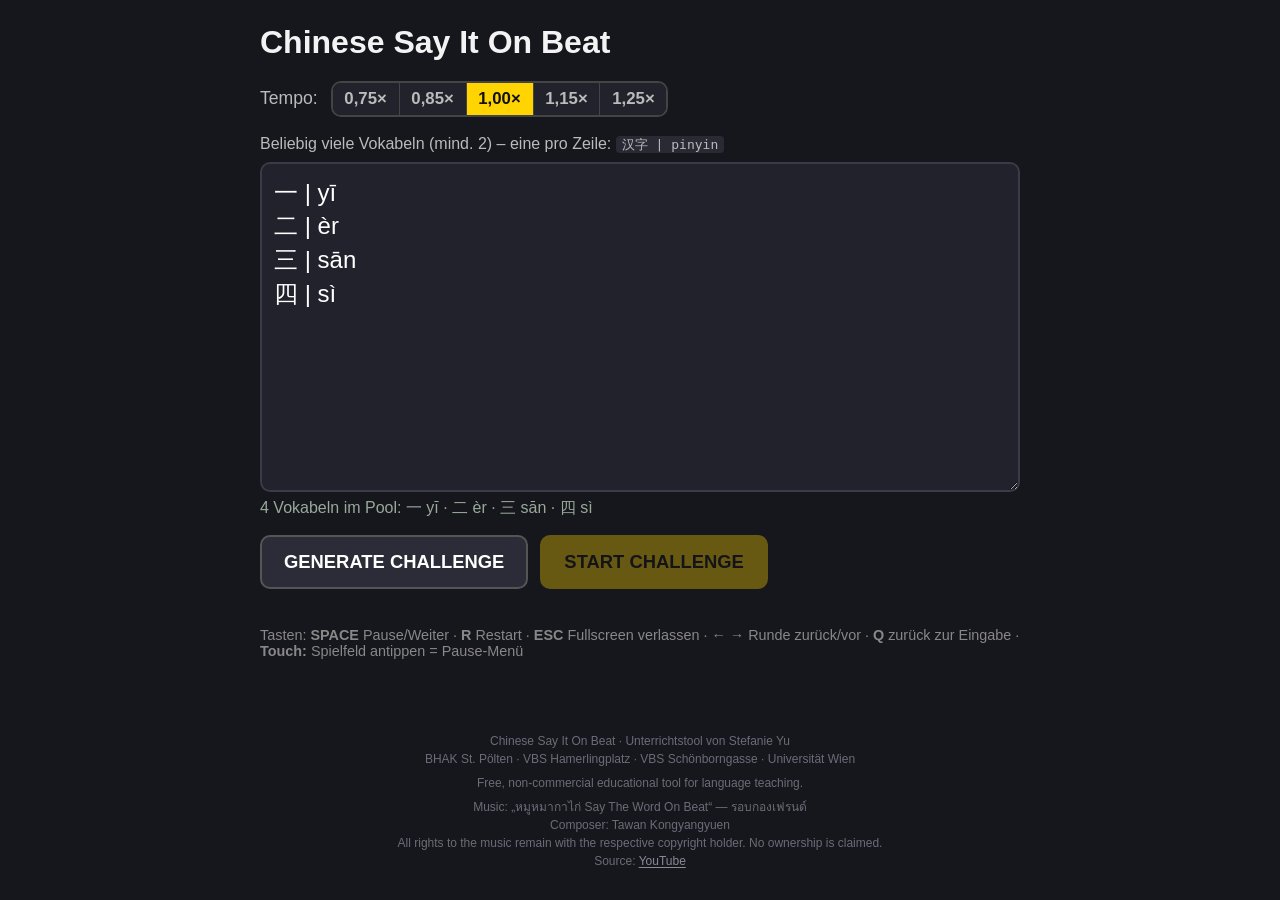
==== commit 74f72cdf: "Add files via upload" ====
--- a/index.html
+++ b/index.html
@@ -35,16 +35,12 @@
 
     <footer class="site-footer">
       <p>Chinese Say It On Beat · Unterrichtstool von Stefanie Yu<br>
-      BHAK St. Pölten · VBS Hamerlingplatz · VBS Schönborngasse · Universität Wien<br>
-      For educational, non-commercial use.</p>
+      BHAK St. Pölten · VBS Hamerlingplatz · VBS Schönborngasse · Universität Wien</p>
+      <p>Free, non-commercial educational tool for language teaching.</p>
       <p>Music: „หมูหมากาไก่ Say The Word On Beat“ — รอบกองเฟรนด์<br>
-      Composer: Tawan Kongyangyuen · Music rights remain with the respective rights holder.<br>
-      <a href="https://www.youtube.com/watch?v=0lHtcVS1dGQ" target="_blank" rel="noopener">Source: YouTube</a></p>
-      <p>This is a free, non-commercial educational tool created for language teaching.<br>
-      Music is used for educational purposes only.<br>
-      All rights to the music remain with the respective copyright holder.<br>
-      No ownership of the music is claimed.<br>
-      Original music source: <a href="https://www.youtube.com/watch?v=0lHtcVS1dGQ" target="_blank" rel="noopener">YouTube</a>.</p>
+      Composer: Tawan Kongyangyuen<br>
+      All rights to the music remain with the respective copyright holder. No ownership is claimed.<br>
+      Source: <a href="https://www.youtube.com/watch?v=0lHtcVS1dGQ" target="_blank" rel="noopener">YouTube</a></p>
     </footer>
   </div>
 </section>
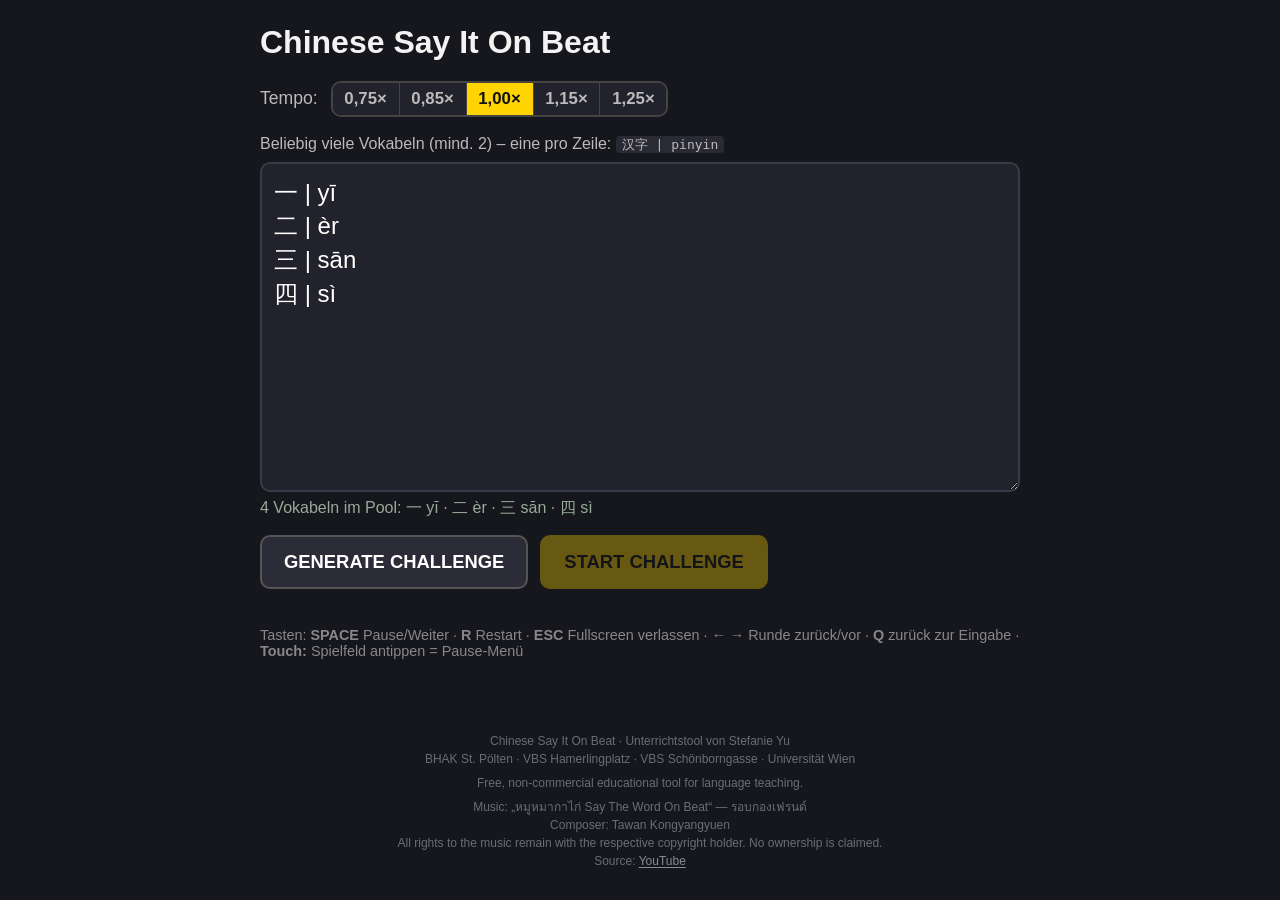
==== commit 0f6d3649: "Add files via upload" ====
--- a/index.html
+++ b/index.html
@@ -1,84 +1,84 @@
-<!DOCTYPE html>
-<html lang="de">
-<head>
-<meta charset="UTF-8">
-<meta name="viewport" content="width=device-width, initial-scale=1">
-<title>Chinese Say It On Beat</title>
-<link rel="stylesheet" href="style.css">
-</head>
-<body>
-
-<!-- ================= TEACHER SCREEN ================= -->
-<section id="setup" class="screen active">
-  <div class="setup-box">
-    <h1>Chinese Say It On Beat</h1>
-
-    <div class="tempo-row">Tempo: <span class="tempo"></span></div>
-
-    <label for="vocab">Beliebig viele Vokabeln (mind. 2) – eine pro Zeile: <code>汉字 | pinyin</code></label>
-    <textarea id="vocab" rows="9" spellcheck="false" placeholder="一 | yī&#10;二 | èr&#10;三 | sān&#10;四 | sì"></textarea>
-    <div id="vocabInfo" class="info"></div>
-
-    <div class="buttons">
-      <button id="btnGenerate" class="btn">GENERATE CHALLENGE</button>
-      <button id="btnStart" class="btn primary" disabled>START CHALLENGE</button>
-    </div>
-
-    <div id="timingWarn" class="warn hidden"></div>
-    <div id="preview" class="preview"></div>
-
-    <p class="help">
-      Tasten: <b>SPACE</b> Pause/Weiter · <b>R</b> Restart · <b>ESC</b> Fullscreen verlassen ·
-      <b>← →</b> Runde zurück/vor · <b>Q</b> zurück zur Eingabe ·
-      <b>Touch:</b> Spielfeld antippen = Pause-Menü
-    </p>
-
-    <footer class="site-footer">
-      <p>Chinese Say It On Beat · Unterrichtstool von Stefanie Yu<br>
-      BHAK St. Pölten · VBS Hamerlingplatz · VBS Schönborngasse · Universität Wien</p>
-      <p>Free, non-commercial educational tool for language teaching.</p>
-      <p>Music: „หมูหมากาไก่ Say The Word On Beat“ — รอบกองเฟรนด์<br>
-      Composer: Tawan Kongyangyuen<br>
-      All rights to the music remain with the respective copyright holder. No ownership is claimed.<br>
-      Source: <a href="https://www.youtube.com/watch?v=0lHtcVS1dGQ" target="_blank" rel="noopener">YouTube</a></p>
-    </footer>
-  </div>
-</section>
-
-<!-- ================= CHALLENGE SCREEN ================= -->
-<section id="challenge" class="screen">
-  <div class="topbar">
-    <span id="roundLabel"></span>
-    <span id="phaseLabel"></span>
-    <span class="rotate-hint">↻ Querformat empfohlen</span>
-    <span class="right"><span class="tempo"></span><span id="prepDots" class="dots"></span></span>
-  </div>
-  <div id="grid" class="grid"></div>
-  <div id="pauseOverlay" class="overlay hidden">
-    <div>⏸ PAUSE<br><small>SPACE = weiter · R = Restart · Q = Eingabe</small>
-      <div class="ov-btns">
-        <button type="button" class="btn primary" data-act="play">▶ Weiter</button>
-        <button type="button" class="btn" data-act="prev">◀ Runde</button>
-        <button type="button" class="btn" data-act="next">Runde ▶</button>
-        <button type="button" class="btn" data-act="restart">↺ Restart</button>
-        <button type="button" class="btn" data-act="quit">✕ Eingabe</button>
-      </div>
-    </div>
-  </div>
-  <div id="endOverlay" class="overlay hidden">
-    <div>🎉 加油！Geschafft!<br><small>R = nochmal · Q = zurück zur Eingabe</small>
-      <div class="ov-btns">
-        <button type="button" class="btn primary" data-act="restart">↺ Nochmal</button>
-        <button type="button" class="btn" data-act="quit">✕ Eingabe</button>
-      </div>
-    </div>
-  </div>
-  <div id="calib" class="calib hidden"></div>
-</section>
-
-<audio id="audio" preload="auto"></audio>
-
-<script src="timing.js"></script>
-<script src="app.js"></script>
-</body>
-</html>
+<!DOCTYPE html>
+<html lang="de">
+<head>
+<meta charset="UTF-8">
+<meta name="viewport" content="width=device-width, initial-scale=1">
+<title>Chinese Say It On Beat</title>
+<link rel="stylesheet" href="style.css">
+</head>
+<body>
+
+<!-- ================= TEACHER SCREEN ================= -->
+<section id="setup" class="screen active">
+  <div class="setup-box">
+    <h1>Chinese Say It On Beat</h1>
+
+    <div class="tempo-row">Tempo: <span class="tempo"></span></div>
+
+    <label for="vocab">Beliebig viele Vokabeln (mind. 2) – eine pro Zeile: <code>汉字 | pinyin</code></label>
+    <textarea id="vocab" rows="9" spellcheck="false" placeholder="一 | yī&#10;二 | èr&#10;三 | sān&#10;四 | sì"></textarea>
+    <div id="vocabInfo" class="info"></div>
+
+    <div class="buttons">
+      <button id="btnGenerate" class="btn">GENERATE CHALLENGE</button>
+      <button id="btnStart" class="btn primary" disabled>START CHALLENGE</button>
+    </div>
+
+    <div id="timingWarn" class="warn hidden"></div>
+    <div id="preview" class="preview"></div>
+
+    <p class="help">
+      Tasten: <b>SPACE</b> Pause/Weiter · <b>R</b> Restart · <b>ESC</b> Fullscreen verlassen ·
+      <b>← →</b> Runde zurück/vor · <b>Q</b> zurück zur Eingabe ·
+      <b>Touch:</b> Spielfeld antippen = Pause-Menü
+    </p>
+
+    <footer class="site-footer">
+      <p>Chinese Say It On Beat · Unterrichtstool von Stefanie Yu<br>
+      BHAK St. Pölten · VBS Hamerlingplatz · VBS Schönborngasse · Universität Wien</p>
+      <p>Free, non-commercial educational tool for language teaching.</p>
+      <p>Music: „หมูหมากาไก่ Say The Word On Beat“ — รอบกองเฟรนด์<br>
+      Composer: Tawan Kongyangyuen<br>
+      All rights to the music remain with the respective copyright holder. No ownership is claimed.<br>
+      Source: <a href="https://www.youtube.com/watch?v=0lHtcVS1dGQ" target="_blank" rel="noopener">YouTube</a></p>
+    </footer>
+  </div>
+</section>
+
+<!-- ================= CHALLENGE SCREEN ================= -->
+<section id="challenge" class="screen">
+  <div class="topbar">
+    <span id="roundLabel"></span>
+    <span id="phaseLabel"></span>
+    <span class="rotate-hint">↻ Querformat empfohlen</span>
+    <span class="right"><span class="tempo"></span><span id="prepDots" class="dots"></span></span>
+  </div>
+  <div id="grid" class="grid"></div>
+  <div id="pauseOverlay" class="overlay hidden">
+    <div>⏸ PAUSE<br><small>SPACE = weiter · R = Restart · Q = Eingabe</small>
+      <div class="ov-btns">
+        <button type="button" class="btn primary" data-act="play">▶ Weiter</button>
+        <button type="button" class="btn" data-act="prev">◀ Runde</button>
+        <button type="button" class="btn" data-act="next">Runde ▶</button>
+        <button type="button" class="btn" data-act="restart">↺ Restart</button>
+        <button type="button" class="btn" data-act="quit">✕ Eingabe</button>
+      </div>
+    </div>
+  </div>
+  <div id="endOverlay" class="overlay hidden">
+    <div>🎉 加油！Geschafft!<br><small>R = nochmal · Q = zurück zur Eingabe</small>
+      <div class="ov-btns">
+        <button type="button" class="btn primary" data-act="restart">↺ Nochmal</button>
+        <button type="button" class="btn" data-act="quit">✕ Eingabe</button>
+      </div>
+    </div>
+  </div>
+  <div id="calib" class="calib hidden"></div>
+</section>
+
+<audio id="audio" preload="auto"></audio>
+
+<script src="timing.js?v=2026-10-01"></script>
+<script src="app.js?v=2026-10-02-live5"></script>
+</body>
+</html>
